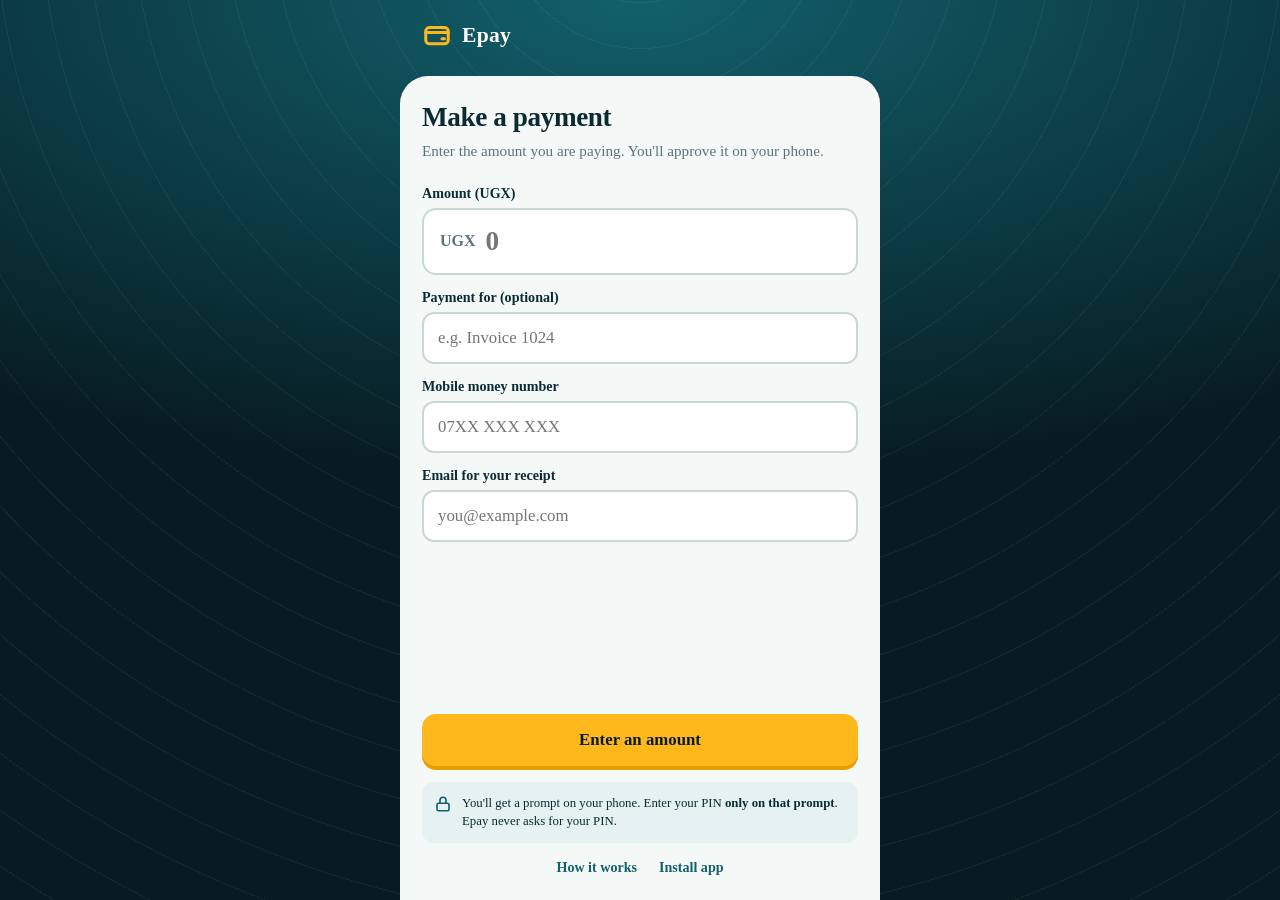
==== index.html @ 9a757c5f "Add Epay site" ====
﻿<!DOCTYPE html><html lang="en"><head><meta charset="UTF-8"><meta name="viewport" content="width=device-width,initial-scale=1,viewport-fit=cover"><meta name="theme-color" content="#071c22"><link rel="manifest" href="manifest.webmanifest"><link rel="icon" href="icons/icon-192.png"><link rel="apple-touch-icon" href="icons/apple-touch-icon.png"><meta name="apple-mobile-web-app-capable" content="yes"><meta name="mobile-web-app-capable" content="yes"><meta name="apple-mobile-web-app-title" content="Epay"><link rel="stylesheet" href="style.css"><title>Epay | Make a Payment</title></head><body>
<div class="app"><header class="bar"><div class="brand"><svg viewBox="0 0 24 24" fill="none" stroke="#ffb81c" stroke-width="2.4" stroke-linecap="round" stroke-linejoin="round"><rect x="3" y="6" width="18" height="13" rx="3"/><path d="M3 10h18M16 15h2"/></svg> Epay</div><span class="pill" id="net" hidden>Offline</span></header>
<main class="sheet">
<h1>Make a payment</h1><p>Enter the amount you are paying. You'll approve it on your phone.</p>
<label class="f" for="amount" style="margin-top:22px">Amount (UGX)</label>
<div class="amt"><span>UGX</span><input id="amount" type="text" inputmode="numeric" placeholder="0" autocomplete="off"></div>
<label class="f" for="purpose">Payment for (optional)</label>
<input id="purpose" type="text" placeholder="e.g. Invoice 1024" autocomplete="off">
<label class="f" for="phone">Mobile money number</label>
<input id="phone" type="tel" placeholder="07XX XXX XXX" inputmode="numeric" autocomplete="tel">
<label class="f" for="email">Email for your receipt</label>
<input id="email" type="email" placeholder="you@example.com" autocomplete="email">
<div class="spacer"></div>
<button id="pay">Pay UGX 5,000</button>
<div class="note"><svg viewBox="0 0 24 24" fill="none" stroke="#12606b" stroke-width="2.2" stroke-linecap="round" stroke-linejoin="round"><rect x="4" y="11" width="16" height="10" rx="2"/><path d="M8 11V7a4 4 0 0 1 8 0v4"/></svg><span>You'll get a prompt on your phone. Enter your PIN <b>only on that prompt</b>. Epay never asks for your PIN.</span></div>
<div class="links"><a href="help.html">How it works</a><button id="install" hidden>Install app</button></div>
</main></div>
<script src="app.js"></script>
<script>
const PUBLIC_KEY="FLWPUBK-REPLACE_WITH_YOUR_PUBLIC_KEY-X";
const MIN=1000; // smallest amount you accept (UGX). No maximum is set here.
const $=id=>document.getElementById(id);
const amtEl=$("amount"),btn=$("pay");
const amt=()=>Number(amtEl.value.replace(/\D/g,""))||0;
const fmt=n=>"UGX "+n.toLocaleString("en-US");
function label(){btn.textContent=!navigator.onLine?"Offline: connect to pay":amt()?"Pay "+fmt(amt()):"Enter an amount"}
amtEl.addEventListener("input",()=>{const n=amt();amtEl.value=n?n.toLocaleString("en-US"):"";label()});
addEventListener("online",label);addEventListener("offline",label);label();
const loadFlw=()=>new Promise((ok,no)=>{if(window.FlutterwaveCheckout)return ok();const s=document.createElement("script");s.src="https://checkout.flutterwave.com/v3.js";s.onload=ok;s.onerror=no;document.head.appendChild(s)});
btn.onclick=async()=>{
  if(!navigator.onLine){alert("You're offline. Connect to the internet to pay.");return;}
  if(amt()<MIN){alert("Enter an amount of at least "+fmt(MIN));return;}
  const phone=$("phone").value.trim();
  const email=$("email").value.trim()||"customer@example.com";
  const purpose=$("purpose").value.trim();
  if(!/^(0|256)?7\d{8}$/.test(phone.replace(/\s/g,""))){alert("Enter a valid mobile money number, e.g. 0772123456");return;}
  try{await loadFlw()}catch(e){alert("Could not reach the payment service. Check your connection and try again.");return;}
  FlutterwaveCheckout({public_key:PUBLIC_KEY,tx_ref:"TX-"+Date.now(),amount:amt(),currency:"UGX",payment_options:"mobilemoneyuganda",
    customer:{email,phone_number:phone,name:"Customer"},meta:{purpose},redirect_url:location.href.replace(/[^/]*$/,"")+"status.html",
    customizations:{title:"Epay",description:purpose||"Epay payment"}});
};
</script></body></html>
---- style.css ----
﻿:root{--ink:#0b2b33;--deep:#071c22;--teal:#12606b;--paper:#f4f8f7;--line:#c9d8d6;--amber:#ffb81c;--amber-d:#e69f00;--ok:#17a55f;--bad:#e04848;--muted:#5b7479;
--font:Georgia,"Times New Roman",Times,"Noto Serif",serif}
*{box-sizing:border-box;-webkit-tap-highlight-color:transparent}
html{-webkit-text-size-adjust:100%}
body{font-variant-numeric:lining-nums;margin:0;min-height:100vh;min-height:100dvh;display:flex;font-family:var(--font);color:var(--ink);
 background:repeating-radial-gradient(circle at 50% -10%,#ffffff0d 0 1px,transparent 1px 46px),radial-gradient(120% 70% at 50% 0%,#12606b 0%,var(--deep) 75%);
 background-attachment:fixed;padding-top:env(safe-area-inset-top);overscroll-behavior:none}
.app{width:100%;max-width:480px;margin:0 auto;display:flex;flex-direction:column;flex:1}
.bar{display:flex;align-items:center;justify-content:space-between;padding:20px 22px 26px;color:#fff}
.brand{display:flex;align-items:center;gap:10px;font-size:1.35rem;font-weight:800;letter-spacing:.3px}
.brand svg{width:30px;height:30px}
.pill{background:var(--amber);color:var(--deep);font-size:.75rem;font-weight:700;padding:5px 10px;border-radius:99px}
.sheet{flex:1;display:flex;flex-direction:column;background:var(--paper);border-radius:28px 28px 0 0;padding:26px 22px calc(24px + env(safe-area-inset-bottom))}
h1{margin:0 0 6px;font-size:1.7rem;line-height:1.15;font-weight:800;letter-spacing:-.4px}
p{margin:0;color:var(--muted);line-height:1.55;font-size:.95rem}
.tiles{display:grid;gap:10px;margin:20px 0 22px}
.tile input{position:absolute;opacity:0;pointer-events:none}
.tile span{display:flex;justify-content:space-between;align-items:center;gap:12px;padding:14px 16px;border:2px solid var(--line);border-radius:14px;background:#fff;cursor:pointer;font-weight:600;transition:border-color .15s,background .15s}
.tile span b{font-size:1.05rem;font-weight:800;white-space:nowrap}
.tile small{display:block;font-weight:400;color:var(--muted);font-size:.8rem;margin-top:2px}
.tile input:checked+span{border-color:var(--teal);background:#e6f2f1;box-shadow:inset 0 0 0 1px var(--teal)}
label.f{display:block;margin:0 0 6px;font-weight:600;font-size:.88rem}
input[type=tel],input[type=email]{width:100%;padding:14px;border:2px solid var(--line);border-radius:12px;font:500 1.05rem var(--font);background:#fff;color:var(--ink);margin-bottom:14px}
input[type=tel]:focus,input[type=email]:focus{border-color:var(--teal);outline:none}
:focus-visible{outline:3px solid var(--amber);outline-offset:2px}
.spacer{flex:1;min-height:8px}
button,.btn{display:block;width:100%;padding:16px;background:var(--amber);color:var(--deep);border:0;border-radius:14px;font:800 1.05rem var(--font);text-align:center;text-decoration:none;cursor:pointer;box-shadow:0 4px 0 var(--amber-d);transition:transform .1s,box-shadow .1s}
button:active,.btn:active{transform:translateY(3px);box-shadow:0 1px 0 var(--amber-d)}
.offline #pay{background:#c9d8d6;box-shadow:0 4px 0 #aebfbd;color:var(--muted)}
.note{display:flex;gap:10px;margin-top:16px;font-size:.8rem;line-height:1.45;background:#e6f2f1;padding:12px;border-radius:12px}
.note svg{flex:none;width:18px;height:18px;margin-top:1px}
.links{display:flex;justify-content:center;gap:22px;margin-top:16px;font-size:.88rem}
.links a,.links button{color:var(--teal);font-weight:600;background:none;border:0;box-shadow:none;width:auto;padding:0;display:inline;font-size:.88rem;text-decoration:none}
.badge{width:76px;height:76px;border-radius:50%;display:grid;place-items:center;margin:8px 0 18px;font-size:2.2rem;color:#fff;background:var(--teal)}
.badge.ok{background:var(--ok)}.badge.bad{background:var(--bad)}
.ref{font:600 .85rem ui-monospace,Menlo,monospace;background:#fff;border:1px dashed var(--line);border-radius:10px;padding:10px 12px;word-break:break-all;margin-top:18px}
.steps{list-style:none;margin:20px 0 0;padding:0;display:grid;gap:14px;counter-reset:s}
.steps li{counter-increment:s;display:flex;gap:12px;align-items:flex-start;line-height:1.45;font-size:.95rem}
.steps li::before{content:counter(s);flex:none;width:26px;height:26px;border-radius:50%;background:var(--teal);color:#fff;font-weight:700;font-size:.85rem;display:grid;place-items:center}
@media (prefers-reduced-motion:reduce){*{transition:none!important}}

input[type=text]{width:100%;padding:14px;border:2px solid var(--line);border-radius:12px;font:500 1.05rem var(--font);background:#fff;color:var(--ink);margin-bottom:14px}
input[type=text]:focus{border-color:var(--teal);outline:none}
.amt{display:flex;align-items:center;gap:10px;border:2px solid var(--line);border-radius:14px;background:#fff;padding:0 16px;margin-bottom:14px}
.amt:focus-within{border-color:var(--teal)}
.amt span{font-weight:800;color:var(--muted)}
.amt input[type=text]{border:0;margin:0;padding:16px 0;font-size:1.7rem;font-weight:800;letter-spacing:-.5px;min-width:0}
.amt input[type=text]:focus{outline:none}
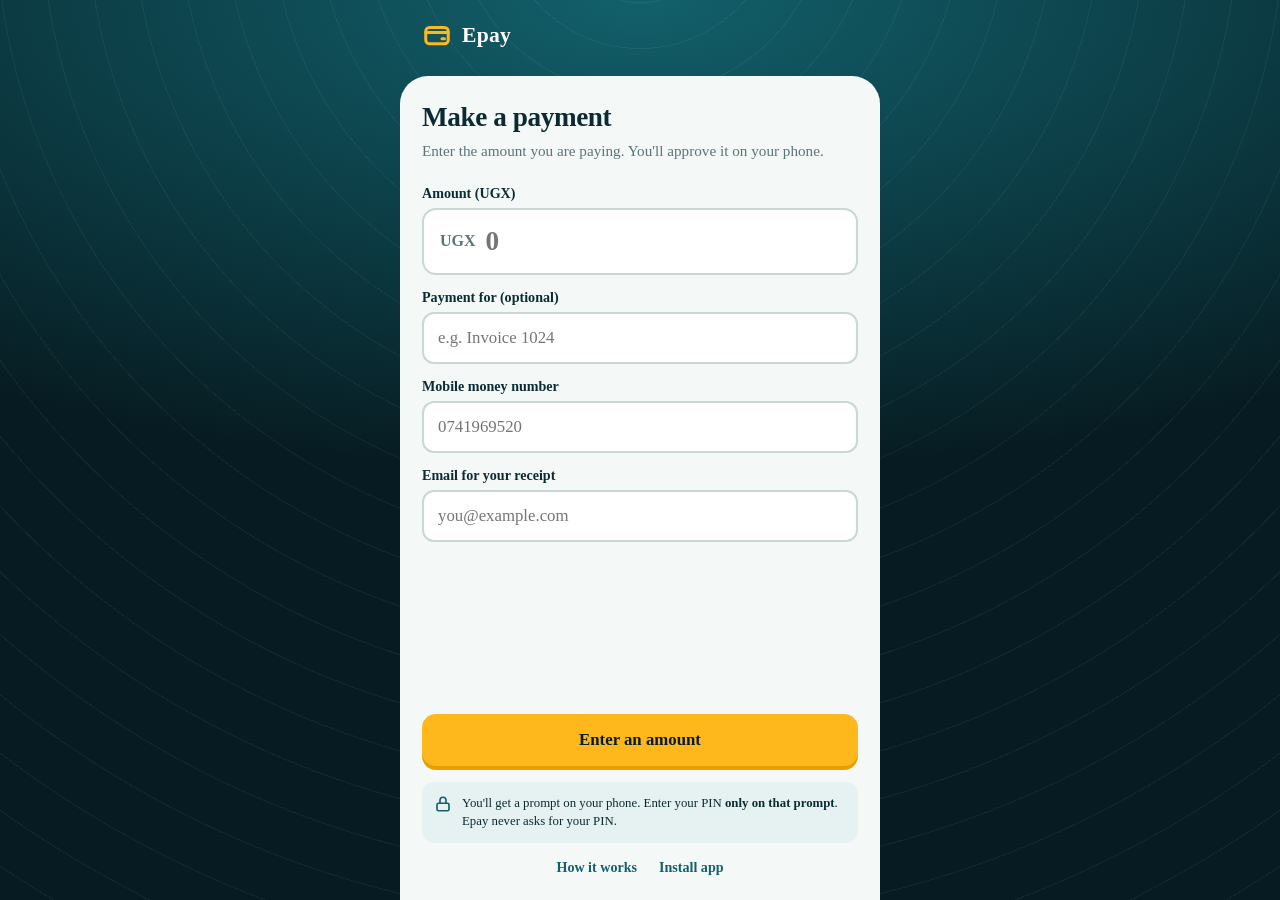
==== commit 6517b287: "reforms" ====
--- a/index.html
+++ b/index.html
@@ -7,7 +7,7 @@
 <label class="f" for="purpose">Payment for (optional)</label>
 <input id="purpose" type="text" placeholder="e.g. Invoice 1024" autocomplete="off">
 <label class="f" for="phone">Mobile money number</label>
-<input id="phone" type="tel" placeholder="07XX XXX XXX" inputmode="numeric" autocomplete="tel">
+<input id="phone" type="tel" placeholder="0741969520" inputmode="numeric" autocomplete="tel">
 <label class="f" for="email">Email for your receipt</label>
 <input id="email" type="email" placeholder="you@example.com" autocomplete="email">
 <div class="spacer"></div>
@@ -17,7 +17,7 @@
 </main></div>
 <script src="app.js"></script>
 <script>
-const PUBLIC_KEY="FLWPUBK-REPLACE_WITH_YOUR_PUBLIC_KEY-X";
+const PUBLIC_KEY="FLWPUBK_TEST-5529367c07dc7821a859eb5e6eb9a363-X";
 const MIN=1000; // smallest amount you accept (UGX). No maximum is set here.
 const $=id=>document.getElementById(id);
 const amtEl=$("amount"),btn=$("pay");
